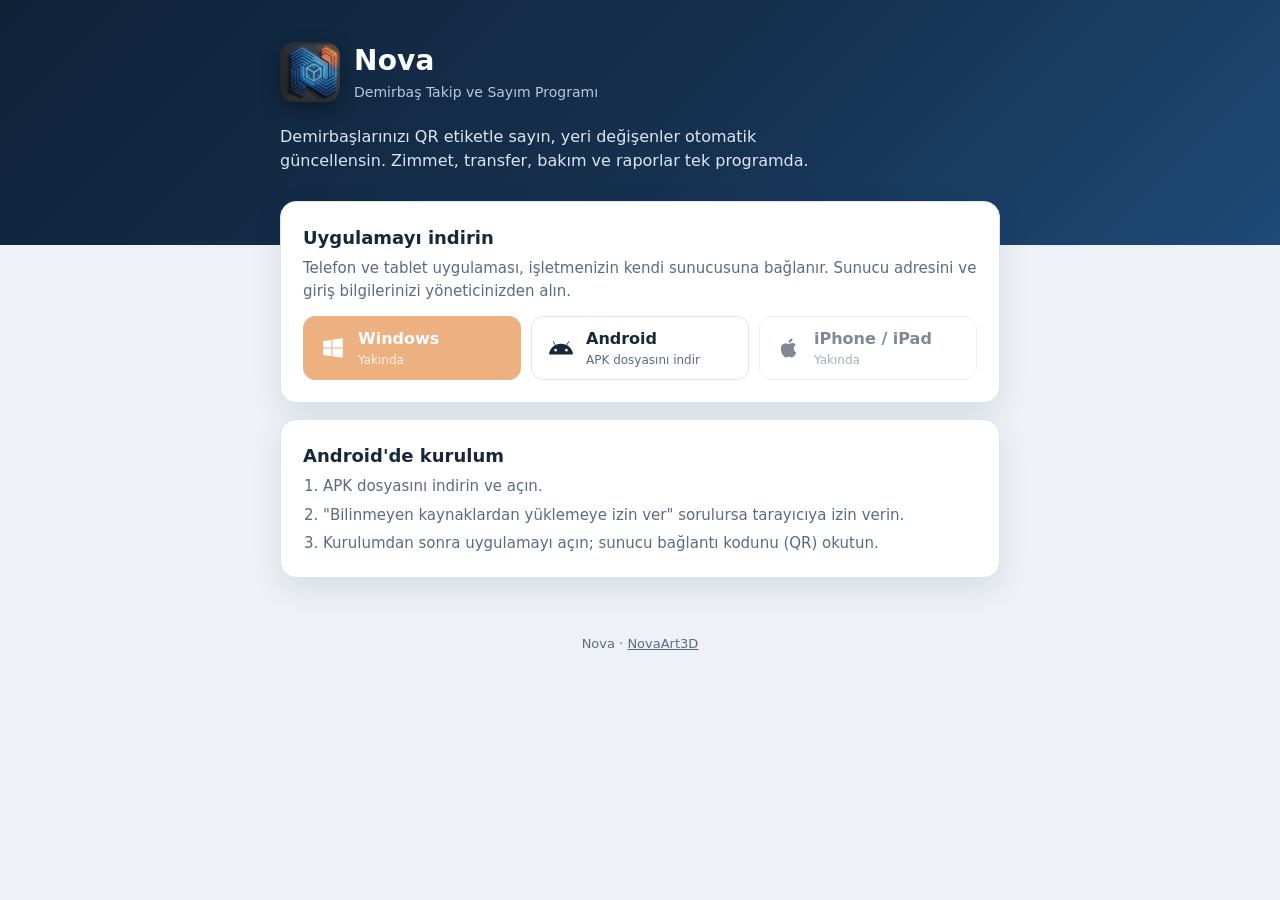
==== index.html @ 513a6f19 "Nova indirme ve etiket sayfası (GitHub Pages) Co-Authored-By: Claude Opus 5.5 <noreply@anthropic.com" ====
<!DOCTYPE html>
<html lang="tr">
<head>
  <meta charset="utf-8" />
  <meta name="viewport" content="width=device-width, initial-scale=1" />
  <title>Nova — Demirbaş Takip ve Sayım Programı</title>
  <meta name="description" content="Oteller ve işletmeler için QR etiketli demirbaş ve stok sayım programı. Telefon, tablet ve bilgisayarda çalışır." />
  <link rel="icon" type="image/png" href="/favicon.png" />
  <link rel="apple-touch-icon" href="/logo.png" />
  <link rel="stylesheet" href="/ortak.css" />
</head>
<body>
  <header class="ust">
    <div class="ic">
      <div class="marka">
        <img class="logo" src="/logo.png" alt="Nova" />
        <div><h1>Nova</h1><div class="alt">Demirbaş Takip ve Sayım Programı</div></div>
      </div>
      <p>Demirbaşlarınızı QR etiketle sayın, yeri değişenler otomatik güncellensin. Zimmet, transfer, bakım ve raporlar tek programda.</p>
    </div>
  </header>
  <main>
    <div class="ic">
      <section class="kart">
        <h2>Uygulamayı indirin</h2>
        <p>Telefon ve tablet uygulaması, işletmenizin kendi sunucusuna bağlanır. Sunucu adresini ve giriş bilgilerinizi yöneticinizden alın.</p>
        <div class="dugmeler">
          <a class="dugme" id="indir-android" href="#">
            <svg width="26" height="26" viewBox="0 0 24 24" fill="currentColor" aria-hidden="true"><path d="M17.6 9.48l1.84-3.18a.38.38 0 0 0-.66-.38l-1.86 3.22a11.4 11.4 0 0 0-9.84 0L5.22 5.92a.38.38 0 0 0-.66.38L6.4 9.48A10.8 10.8 0 0 0 1 18h22a10.8 10.8 0 0 0-5.4-8.52zM7 15.25a1.25 1.25 0 1 1 0-2.5 1.25 1.25 0 0 1 0 2.5zm10 0a1.25 1.25 0 1 1 0-2.5 1.25 1.25 0 0 1 0 2.5z"/></svg>
            <span>Android<small>APK dosyasını indir</small></span>
          </a>
          <a class="dugme" id="indir-ios" href="#">
            <svg width="26" height="26" viewBox="0 0 24 24" fill="currentColor" aria-hidden="true"><path d="M16.37 12.5c-.02-2.2 1.8-3.26 1.88-3.31-1.02-1.5-2.62-1.7-3.19-1.72-1.36-.14-2.65.8-3.34.8-.69 0-1.75-.78-2.88-.76A4.27 4.27 0 0 0 5.24 9.7c-1.54 2.67-.39 6.62 1.1 8.79.73 1.06 1.6 2.25 2.74 2.2 1.1-.04 1.52-.71 2.85-.71 1.33 0 1.7.71 2.87.69 1.18-.02 1.93-1.08 2.66-2.14a9.4 9.4 0 0 0 1.2-2.47 3.84 3.84 0 0 1-2.29-3.56zM14.2 6.05A3.9 3.9 0 0 0 15.12 3a3.97 3.97 0 0 0-2.58 1.33 3.7 3.7 0 0 0-.94 2.9 3.29 3.29 0 0 0 2.6-1.18z"/></svg>
            <span>iPhone / iPad<small>App Store</small></span>
          </a>
          <a class="dugme" id="indir-windows" href="#">
            <svg width="26" height="26" viewBox="0 0 24 24" fill="currentColor" aria-hidden="true"><path d="M3 5.5l7.5-1v7H3v-6zm0 13l7.5 1v-7H3v6zm8.5 1.15L21 21v-8.5h-9.5v7.15zM11.5 4.35V11.5H21V3l-9.5 1.35z"/></svg>
            <span>Windows<small>Sunucu ve masaüstü kurulumu</small></span>
          </a>
        </div>
      </section>
      <section class="kart">
        <h2>Android'de kurulum</h2>
        <ol>
          <li>APK dosyasını indirin ve açın.</li>
          <li>"Bilinmeyen kaynaklardan yüklemeye izin ver" sorulursa tarayıcıya izin verin.</li>
          <li>Kurulumdan sonra uygulamayı açın; sunucu bağlantı kodunu (QR) okutun.</li>
        </ol>
      </section>
    </div>
  </main>
  <footer>Nova · <a href="https://novaart3d.com">NovaArt3D</a></footer>
  <script src="/yapilandirma.js"></script>
  <script src="/indir.js"></script>
</body>
</html>
---- ortak.css ----
:root { --lacivert:#16314F; --lacivert2:#0E2238; --turuncu:#E0701C; --mavi:#2B6CB0; --yazi:#17283B; --soluk:#5A6B80; --zemin:#EEF2F7; --kart:#FFFFFF; --cizgi:#DCE4EE; }
@media (prefers-color-scheme: dark) { :root { --yazi:#E8EEF5; --soluk:#A7B6C7; --zemin:#0E1A28; --kart:#172638; --cizgi:#2A3D55; } }
* { box-sizing: border-box; }
html, body { margin: 0; }
body { font-family: "Segoe UI", system-ui, -apple-system, Roboto, sans-serif; background: var(--zemin); color: var(--yazi); line-height: 1.5; }
.ust { background: linear-gradient(135deg, var(--lacivert2), var(--lacivert) 55%, #1d4a78); color: #fff; padding: 40px 16px 72px; }
.ic { max-width: 720px; margin: 0 auto; }
.marka { display: flex; align-items: center; gap: 14px; }
.logo { width: 60px; height: 60px; border-radius: 14px; object-fit: cover; box-shadow: 0 6px 18px rgba(0,0,0,.35); }
.marka h1 { margin: 0; font-size: 28px; letter-spacing: .2px; }
.marka .alt { font-size: 14px; color: #B9C8DA; }
.ust p { color: #DCE6F2; max-width: 560px; margin: 22px 0 0; font-size: 16px; }
main { padding: 0 16px 48px; }
.kart { background: var(--kart); border: 1px solid var(--cizgi); border-radius: 16px; padding: 22px; margin-top: -44px; box-shadow: 0 10px 30px rgba(10,30,60,.10); }
.kart + .kart { margin-top: 16px; }
.kart h2 { margin: 0 0 6px; font-size: 18px; }
.kart p { margin: 0 0 14px; color: var(--soluk); font-size: 15px; }
.dugmeler { display: grid; gap: 10px; grid-template-columns: repeat(auto-fit, minmax(200px, 1fr)); }
.dugme { display: flex; align-items: center; gap: 12px; min-height: 56px; padding: 10px 16px; border-radius: 12px; text-decoration: none;
         border: 1px solid var(--cizgi); color: var(--yazi); background: var(--kart); font-weight: 600; }
.dugme:hover { border-color: var(--mavi); }
.dugme small { display: block; font-weight: 400; color: var(--soluk); font-size: 12px; }
.dugme.ana { background: var(--turuncu); border-color: var(--turuncu); color: #fff; }
.dugme.ana small { color: #FFE7D3; }
.dugme.pasif { opacity: .55; pointer-events: none; }
.dugme svg { flex-shrink: 0; }
.kod { font-family: Consolas, ui-monospace, monospace; background: var(--zemin); border-radius: 6px; padding: 2px 8px; }
ol { margin: 0; padding-left: 20px; color: var(--soluk); font-size: 15px; }
ol li + li { margin-top: 6px; }
footer { text-align: center; color: var(--soluk); font-size: 13px; padding: 8px 16px 32px; }
footer a { color: inherit; }
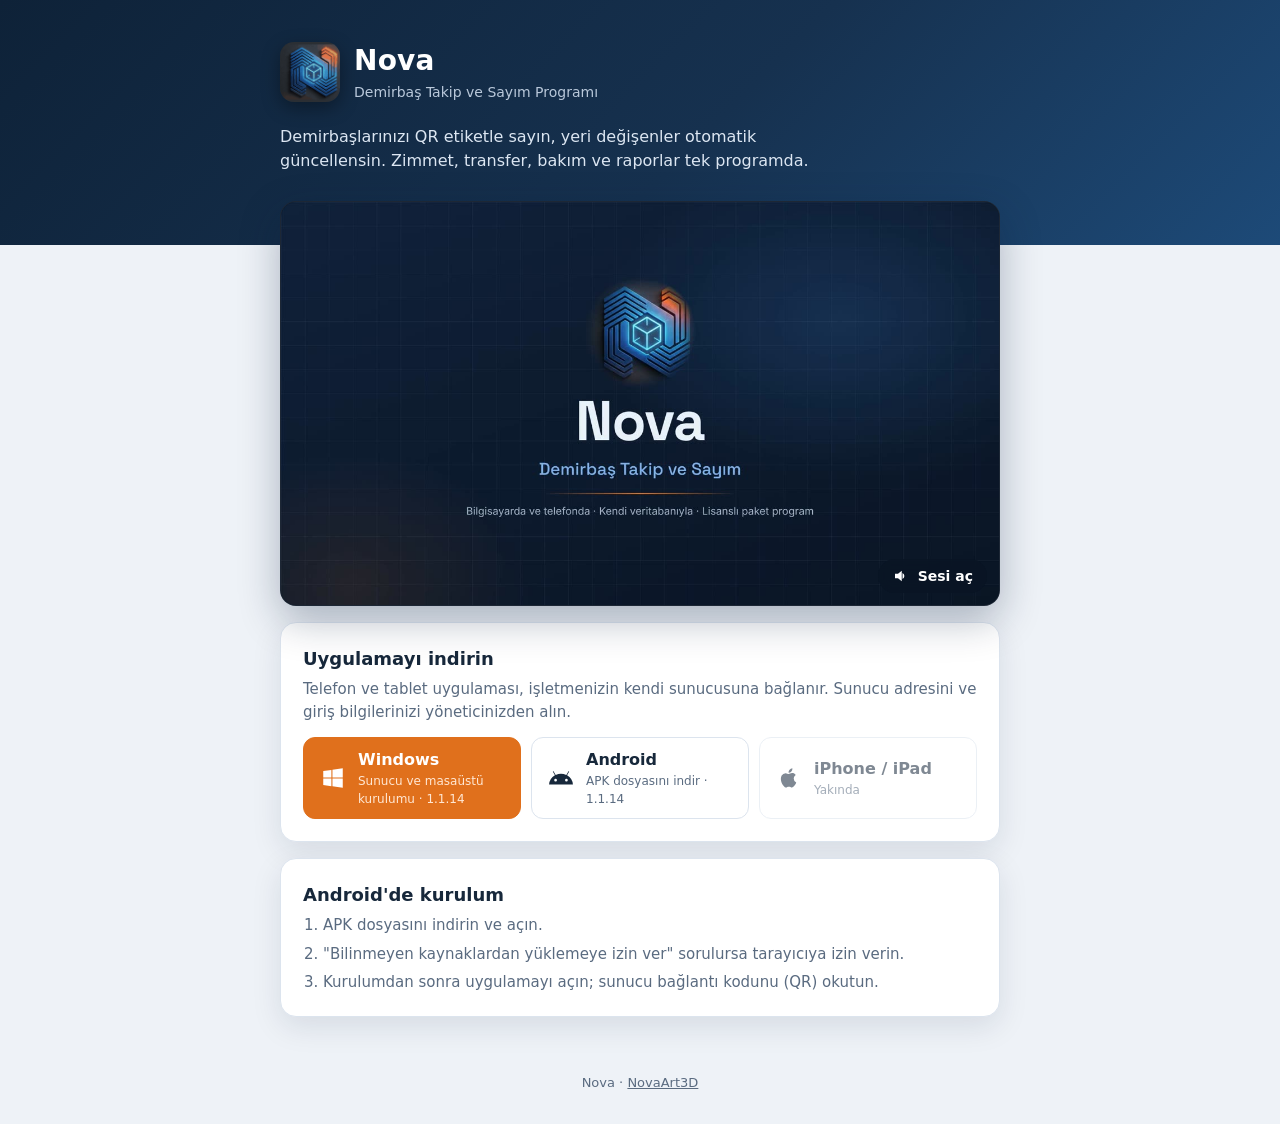
==== commit 1aeb551d: "Ana sayfaya tanıtım videosu (sessiz otomatik oynatma, Sesi aç düğmesi) Co-Authored-By: Claude Opus 5" ====
--- a/index.html
+++ b/index.html
@@ -21,6 +21,14 @@
   </header>
   <main>
     <div class="ic">
+      <section class="tanitim" aria-label="Tanıtım videosu">
+        <video id="tanitim" src="/video/nova-tanitim.mp4" poster="/video/nova-tanitim.jpg"
+               autoplay muted loop playsinline preload="metadata"></video>
+        <button type="button" id="ses" class="ses" aria-pressed="false">
+          <svg width="18" height="18" viewBox="0 0 24 24" fill="currentColor" aria-hidden="true"><path d="M4 9v6h4l5 4V5L8 9H4zm12.5 3a4.5 4.5 0 0 0-2.5-4v8a4.5 4.5 0 0 0 2.5-4z"/></svg>
+          <span>Sesi aç</span>
+        </button>
+      </section>
       <section class="kart">
         <h2>Uygulamayı indirin</h2>
         <p>Telefon ve tablet uygulaması, işletmenizin kendi sunucusuna bağlanır. Sunucu adresini ve giriş bilgilerinizi yöneticinizden alın.</p>
@@ -52,5 +60,18 @@
   <footer>Nova · <a href="https://novaart3d.com">NovaArt3D</a></footer>
   <script src="/yapilandirma.js"></script>
   <script src="/indir.js"></script>
+  <script>
+    // Tarayıcılar sesli otomatik oynatmaya izin vermez: video sessiz başlar, düğme sesi ve denetimleri açar
+    (function () {
+      var v = document.getElementById('tanitim'), d = document.getElementById('ses');
+      if (!v || !d) return;
+      if (window.matchMedia && matchMedia('(prefers-reduced-motion: reduce)').matches) { v.removeAttribute('autoplay'); v.pause(); v.controls = true; }
+      d.addEventListener('click', function () {
+        v.muted = false; v.loop = false; v.controls = true; v.currentTime = 0;
+        var p = v.play(); if (p && p.catch) p.catch(function () {});
+        d.hidden = true;
+      });
+    })();
+  </script>
 </body>
 </html>
--- a/ortak.css
+++ b/ortak.css
@@ -12,7 +12,14 @@
 .ust p { color: #DCE6F2; max-width: 560px; margin: 22px 0 0; font-size: 16px; }
 main { padding: 0 16px 48px; }
 .kart { background: var(--kart); border: 1px solid var(--cizgi); border-radius: 16px; padding: 22px; margin-top: -44px; box-shadow: 0 10px 30px rgba(10,30,60,.10); }
-.kart + .kart { margin-top: 16px; }
+.kart + .kart, .tanitim + .kart { margin-top: 16px; }
+.tanitim { position: relative; margin-top: -44px; border-radius: 16px; overflow: hidden; background: #0A1524; aspect-ratio: 16 / 9;
+           box-shadow: 0 14px 40px rgba(10,30,60,.30); border: 1px solid rgba(255,255,255,.08); }
+.tanitim video { display: block; width: 100%; height: 100%; object-fit: cover; }
+.ses { position: absolute; right: 12px; bottom: 12px; display: inline-flex; align-items: center; gap: 8px; padding: 8px 14px; border: 0; border-radius: 999px;
+       background: rgba(10,21,36,.78); color: #fff; font-family: inherit; font-size: 14px; font-weight: 600; line-height: 1; cursor: pointer; backdrop-filter: blur(6px); }
+.ses:hover { background: var(--turuncu); }
+.ses:focus-visible { outline: 3px solid var(--turuncu); outline-offset: 2px; }
 .kart h2 { margin: 0 0 6px; font-size: 18px; }
 .kart p { margin: 0 0 14px; color: var(--soluk); font-size: 15px; }
 .dugmeler { display: grid; gap: 10px; grid-template-columns: repeat(auto-fit, minmax(200px, 1fr)); }
